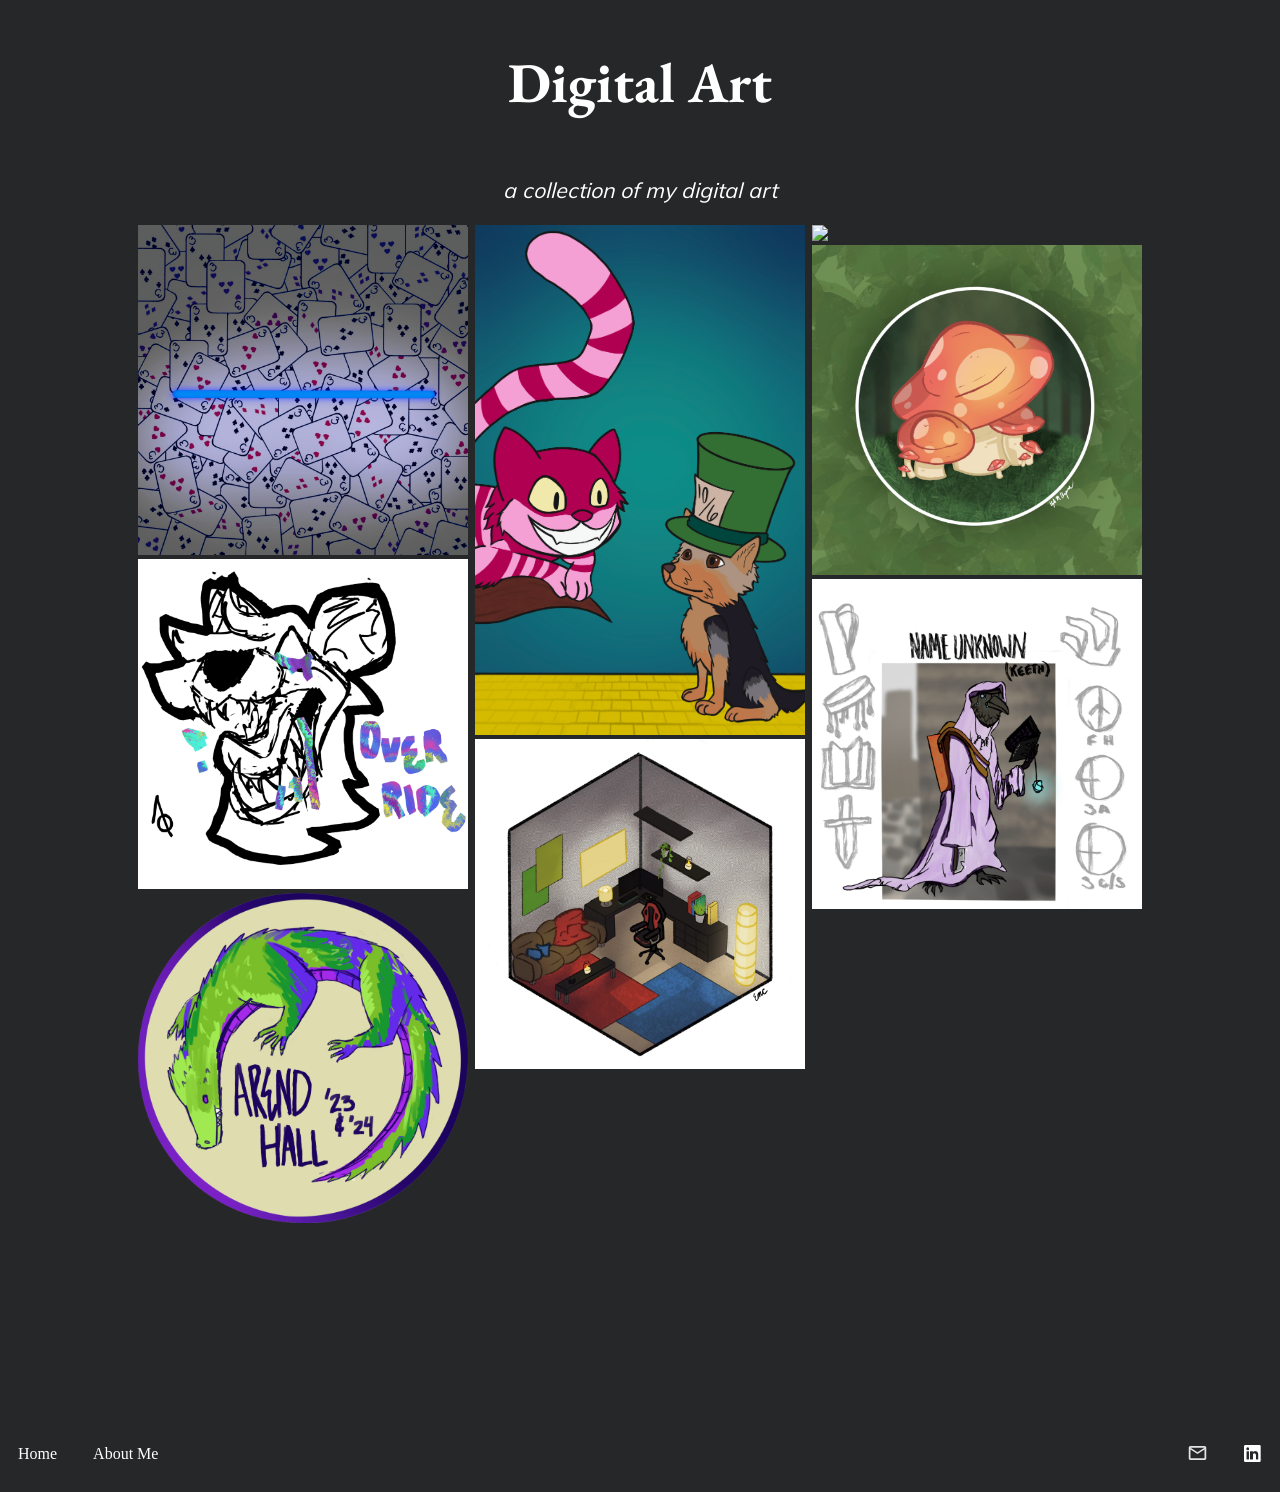
==== digital-art.html @ d6306d37 "move from class project repository" ====
<!DOCTYPE html>
<html>

<head>

    <title>Eli Chapman - Digital Art</title>
    <link rel="stylesheet" href="stylesheets/style1.css">
    <link rel="icon" href="images/Logo.png"> <!--favicon-->

    <script>
        // function artPopup(){
        //     // let topWrap = document.getElementById("egg");
        //     // topWrap.classList.toggle("gallery-flex-container-alt");
        //     // let pic = document.getElementById("egg2");
        //     // pic.classList.toggle("full");
            
        //     // let greg = document.getElementsByClassName("gal-img");
        //     // for (i = 0; i < greg.length; i++){
        //     //     greg[i].classList.toggle("" , false); // force toggles to minimized

        //     // }
            
        //     let galBox = document.getElementById("egg2");
        //     galBox.classList.toggle("gal-img-novel");
        //     let spacerrrr = document.getElementById("egg23");
        //     spacerrrr.classList.toggle("gal-spacer-active");
            
        // }
// bronken





    </script>

</head>

<body>
    <!-- header is in main flex container -->
    <div class="flex-container">
        <h1>Digital Art</h1>
        <p><i>a collection of my digital art</i></p>
    </div>

    <!-- wrapper aligns stuff on the page,  -->
    <!-- container creates a column (that can be made flexible) to hold the art and keep it aligned properly, -->
    <!-- gimBox-s2 (or s1; 2 is normal, 1 is half-size) determines the size of the image -->
    <!-- using a flex container b/c I'm basically creating a funky table; so it can have auto sized columns and adaptability -->
    <div class="gallery-flex-wrapper">
        <div class="gallery-flex-container" id="egg"> <!--main content is placed in a flex container for easy centering/spacing-->
            
            <!-- images can be stacked -->
            
            <!-- opening eye pt.1 -->
            <div class="gimBox-s2">
                <img src="images/porfolio-art/digital/opening-eye-1.png" class="gal-img" id="egg2" onclick="artPopup()">
                <!-- <p class="poppy">Here's Some text</p> -->
            </div>
            <!-- override vent -->
            <div class="gimBox-s2">
                <img src="images/porfolio-art/digital/override.png" class="gal-img" style="width: 100%;">
            </div>
            <!-- arend sticker -->
            <div class="gimBox-s2">
                <img src="images/porfolio-art/digital/arend-sticker-wip.png" class="gal-img" style="width: 100%;">
            </div>

        </div>

        <div class="gallery-flex-container">
            
            <!-- opening eye pt.2 -->
            <div class="gimBox-s2">
                <div class="gal-spacer" id="egg23"></div>
                <!-- <img src="images/porfolio-art/digital/opening-eye-2.png" class="gal-spacer-active" id="egg23" style="width: 100%;"> -->
            </div>
            <!-- dorothy in wonderland poster -->
            <div class="gimBox-s2">
                <img src="images/porfolio-art/digital/dorothy_in_wonderland.png" style="width: 100%;">
            </div>
            <!-- isometric room -->
            <div class="gimBox-s2">
                <img src="images/porfolio-art/digital/isometric_room.png" style="width: 100%;">
            </div>

        </div>

        <div class="gallery-flex-container">
            
            <!-- opening eye pt.3 -->
            <div class="gimBox-s2">
                <img src="images/porfolio-art/digital/opening-eye-3.png" style="width: 100%;">
            </div>
            <!-- mushrooms -->
            <div class="gimBox-s2">
                <img src="images/porfolio-art/digital/Mushrooms-full.png" style="width: 100%;">
            </div>
            <!-- keeth concept art -->
            <div class="gimBox-s2">
                <img src="images/porfolio-art/digital/keeth_concept_art.png" style="width: 100%;">
            </div>
            
        </div> 
    </div>
    
    <!--spacer-->
    <div style="height: 200px"></div>

    <!--bottom navbar-->
    <!--links to other sections of website are left, right is socials-->
    <div class="flex-container">
        <ul class="bottom-navbar" style="z-index: 1; width: 100vw;">
            <li class="left"><a href="./index.html">Home</a></li>
            <li class="left"><a href="./about.html">About Me</a></li>
            
            <li class="right"><a href="https://www.linkedin.com/in/eli-chapman-ffffff/"><img src="images/icons/linkedInlogo-tm.png" style="height: 17px; display: block;"></a></li>
            <!-- modified the viewbox manually, but still a bit funky. id like to fix in future -->
            <li class="right"><a href="mailto:elichap9@gmail.com"><svg xmlns="http://www.w3.org/2000/svg" height="21px" viewBox="0 -850 960 960" width="21px" fill="#e3e3e3" style="display: block;"><path d="M160-160q-33 0-56.5-23.5T80-240v-480q0-33 23.5-56.5T160-800h640q33 0 56.5 23.5T880-720v480q0 33-23.5 56.5T800-160H160Zm320-280L160-640v400h640v-400L480-440Zm0-80 320-200H160l320 200ZM160-640v-80 480-400Z"/></svg></a></li>
        </ul>
    </div>

</body>
</html>
---- stylesheets/style1.css ----
/* main css file for porfolio */

/* custom fonts */
@font-face {
    font-family: Mulish-Light;
    src: url(../fonts/Mulish-VariableFont_wght.ttf);
    font-variation-settings: "wght" 200; /* controls variable font settings for weight: wght */
}

@font-face {
    font-family: Garamond-Normal;
    src: url(../fonts/EBGaramond-VariableFont_wght.ttf);
    font-variation-settings: "wght" 150; /* controls variable font settings for weight: wght */
}

/* main style of text/page */
p, .d-content a {
    font-family: Mulish-Light;
    color: #ffffff;
}

h1, h2, .menu-button {
    font-family: Garamond-Normal;
    color: #ffffff;
}

p {
    font-size: 16pt;
}

h1 {
    font-size: 56px;
}

h2 {
    font-size: 48px;
}

body {
    background-color: rgb(38, 39, 40);
    
}

/* background image; done as not background-image property for more control and future parallax */
.homepage-cover {
    width: 1500px;
    opacity: 50%; /* opacity on top of background is used here (as opposed to an overlay) for convenience */
    position: fixed; 
    top: -300px; /* width and position are static so even while resizing it looks ok */
    left: -30px;
}

/* flex container for main content organization */
.flex-container{
    display: flex;
    flex-flow: nowrap column;
    justify-content: space-between;
    align-items: center;
} /* still havent figured out how to take full width, centering seems to work ok? */

.gallery-flex-wrapper {
    display: flex;
    flex-flow: nowrap row;
    align-items: left;
    width: 80%;
    margin: auto;
    justify-content: space-between;
}

.gallery-flex-wrapper .gallery-flex-container {
    display: flex;
    flex-flow: wrap column;
    align-items: center;
    width: 33.3333%;
    justify-content: normal;
    
    /* items base percentage width on thier parent */
} 

.gallery-flex-wrapper .gallery-flex-container-alt{
    width: auto;
} 

/* gim1 is a flex box to evenly space its children and add padding*/
.gimBox-s1{
    width: 98%;
    justify-content: space-between;
    display: flex;
    padding-bottom: 1.5%;

}



.gimBox-s2{
    width: 98%;
}

.gimBox-s2 .gal-img{
    width: 100%;
}

/* broken and sad */
/* .gimBox-s2 .gal-img-novel{
    width: 200%;
}

.gimBox-s2 .gal-spacer{
    display: block;
    width: 200px;
    height: auto;
    background-color: brown;
    width: 100%;
}

.gimBox-s2 .gal-spacer-active{
    /* display: inline; 
    background-color: brown; 
    width: 100%;
} */

/* navbar and children */
ul.bottom-navbar {
    list-style-type: none;
    margin: 0;
    padding: 0;
    background-color: rgb(38, 39, 40);   
    overflow: hidden; 
}

li.left {
    float: left;
}

li.right {
    float: right;
}

a {
    display: block;
    padding: 2vh;
    color: #ffffff;
}

li a {
    text-decoration: none;
}

li a:hover {
    background-color: rgb(14, 14, 15);
}

.dropdown {
    position: relative;
    display: block;
}

/* buttons and menu hover display */
/* main button format, applied to all menu buttons */
.menu-button { 
    vertical-align: auto;
    background: none;
    padding-left: 10px;
    padding-right: 10px;
    font-size: 22px;
    border: none;
}

.menu-button a {
    text-decoration: underline;
}

.menu-button:hover, .menu-button a:hover {
    color: #bebebe;
}

.d-content {
    display: none;
    position: absolute;
    background-color: rgb(38, 39, 40);
}

.d-content a {
    text-decoration: none;
    font-size: 20px;
}

/* on hover, link menu is displayed */
.dropdown:hover .d-content { display: block; }

.d-content a:hover {
    background-color: rgb(14, 14, 15);
}

.comic-page {
    width: auto;
    height: 90vh;


}

.page-arrows {
    display: flex;

}

.page-button {
    display: block;
    background: rgb(38, 39, 40);
    padding-left: 5px;
    padding-right: 5px;
    border-radius: 30px;
    padding-top: 5.5px;
    position: relative;

}

.page-button:hover {
    background-color: rgb(14, 14, 15);
}
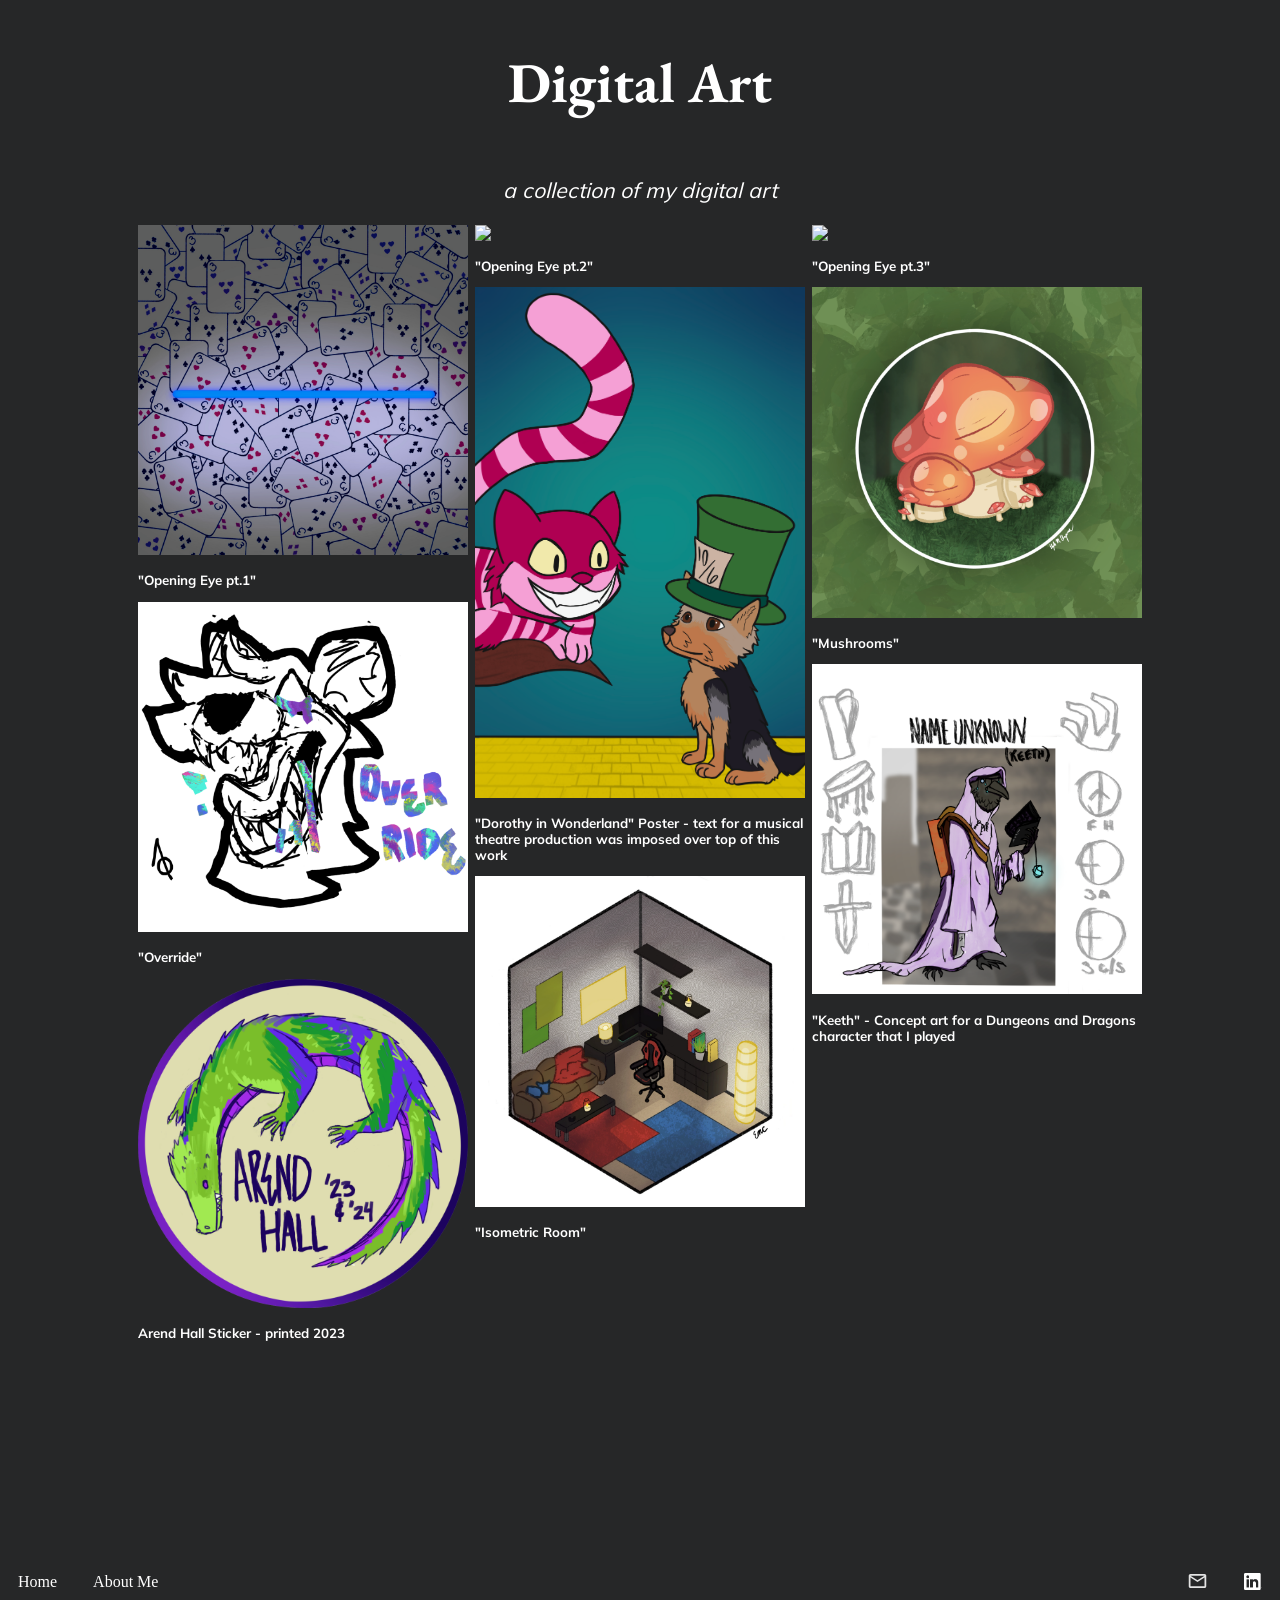
==== commit 429ba00f: "added descriptions for digital art" ====
--- a/digital-art.html
+++ b/digital-art.html
@@ -8,7 +8,8 @@
     <link rel="icon" href="images/Logo.png"> <!--favicon-->
 
     <script>
-        // function artPopup(){
+       // WIP function on displaying art descriptions
+       // function artPopup(){
         //     // let topWrap = document.getElementById("egg");
         //     // topWrap.classList.toggle("gallery-flex-container-alt");
         //     // let pic = document.getElementById("egg2");
@@ -55,15 +56,18 @@
             <!-- opening eye pt.1 -->
             <div class="gimBox-s2">
                 <img src="images/porfolio-art/digital/opening-eye-1.png" class="gal-img" id="egg2" onclick="artPopup()">
+                <h3>"Opening Eye pt.1"</h3>
                 <!-- <p class="poppy">Here's Some text</p> -->
             </div>
             <!-- override vent -->
             <div class="gimBox-s2">
                 <img src="images/porfolio-art/digital/override.png" class="gal-img" style="width: 100%;">
+                <h3>"Override"</h3>
             </div>
             <!-- arend sticker -->
             <div class="gimBox-s2">
                 <img src="images/porfolio-art/digital/arend-sticker-wip.png" class="gal-img" style="width: 100%;">
+                <h3>Arend Hall Sticker - printed 2023</h3>
             </div>
 
         </div>
@@ -72,16 +76,20 @@
             
             <!-- opening eye pt.2 -->
             <div class="gimBox-s2">
-                <div class="gal-spacer" id="egg23"></div>
-                <!-- <img src="images/porfolio-art/digital/opening-eye-2.png" class="gal-spacer-active" id="egg23" style="width: 100%;"> -->
+                <!-- <div class="gal-spacer" id="egg23"></div> -->
+                
+                <img src="images/porfolio-art/digital/opening-eye-2.png" class="gal-spacer-active" id="egg23" style="width: 100%;">
+                <h3>"Opening Eye pt.2"</h3>
             </div>
             <!-- dorothy in wonderland poster -->
             <div class="gimBox-s2">
                 <img src="images/porfolio-art/digital/dorothy_in_wonderland.png" style="width: 100%;">
+                <h3>"Dorothy in Wonderland" Poster - text for a musical theatre production was imposed over top of this work</h3>
             </div>
             <!-- isometric room -->
             <div class="gimBox-s2">
                 <img src="images/porfolio-art/digital/isometric_room.png" style="width: 100%;">
+                <h3>"Isometric Room"</h3>
             </div>
 
         </div>
@@ -91,14 +99,17 @@
             <!-- opening eye pt.3 -->
             <div class="gimBox-s2">
                 <img src="images/porfolio-art/digital/opening-eye-3.png" style="width: 100%;">
+                <h3>"Opening Eye pt.3"</h3>
             </div>
             <!-- mushrooms -->
             <div class="gimBox-s2">
                 <img src="images/porfolio-art/digital/Mushrooms-full.png" style="width: 100%;">
+                <h3>"Mushrooms"</h3>
             </div>
             <!-- keeth concept art -->
             <div class="gimBox-s2">
                 <img src="images/porfolio-art/digital/keeth_concept_art.png" style="width: 100%;">
+                <h3>"Keeth" - Concept art for a Dungeons and Dragons character that I played</h3>
             </div>
             
         </div> 
--- a/stylesheets/style1.css
+++ b/stylesheets/style1.css
@@ -14,7 +14,7 @@
 }
 
 /* main style of text/page */
-p, .d-content a {
+p, h3, .d-content a {
     font-family: Mulish-Light;
     color: #ffffff;
 }
@@ -34,6 +34,10 @@
 
 h2 {
     font-size: 48px;
+}
+
+h3 {
+    font-size: 10pt;
 }
 
 body {
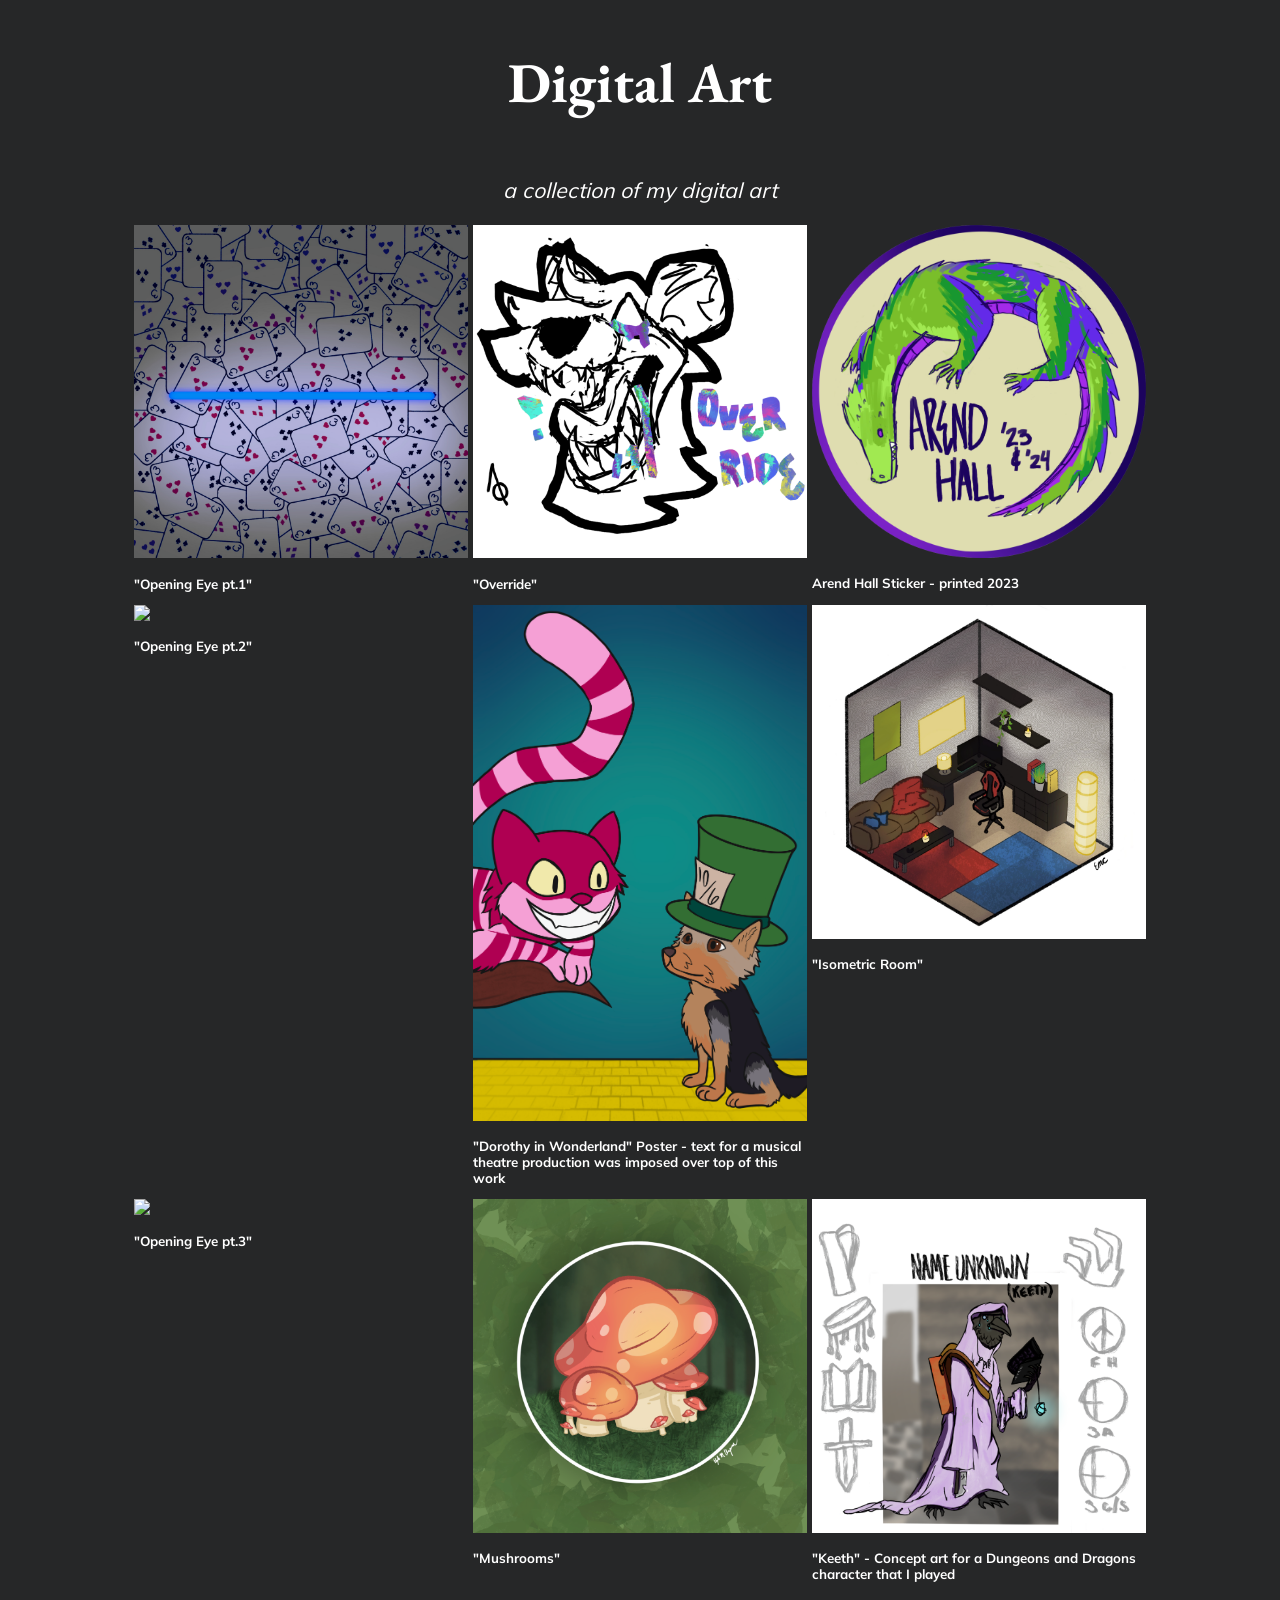
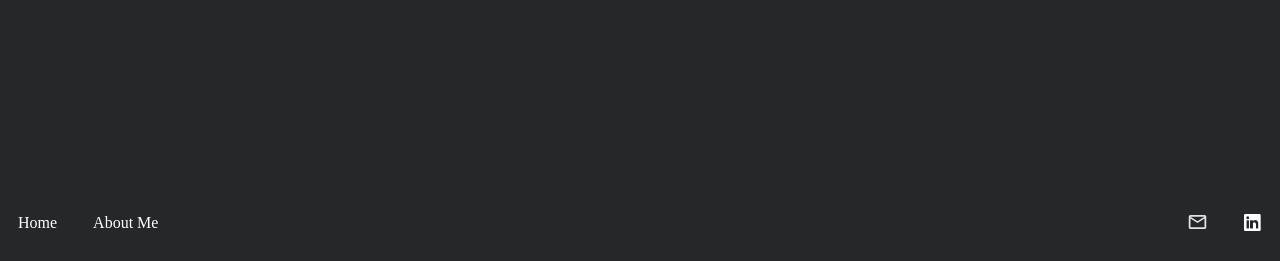
==== commit 6dafadf7: "WIP HoH and JS descs" ====
--- a/digital-art.html
+++ b/digital-art.html
@@ -8,25 +8,46 @@
     <link rel="icon" href="images/Logo.png"> <!--favicon-->
 
     <script>
-       // WIP function on displaying art descriptions
-       // function artPopup(){
-        //     // let topWrap = document.getElementById("egg");
-        //     // topWrap.classList.toggle("gallery-flex-container-alt");
-        //     // let pic = document.getElementById("egg2");
-        //     // pic.classList.toggle("full");
+    //    WIP function on displaying art descriptions
+       function artPopup(myId, myDescId){
+            // let topWrap = document.getElementById("egg2");
+            // topWrap.classList.toggle("gallery-flex-container-alt");
             
-        //     // let greg = document.getElementsByClassName("gal-img");
-        //     // for (i = 0; i < greg.length; i++){
-        //     //     greg[i].classList.toggle("" , false); // force toggles to minimized
+            // let pic = document.getElementById("egg2");
+            // pic.classList.toggle("full");
+            
 
-        //     // }
+
+            // let greg = document.getElementsByClassName("gal-img");
+            // for (i = 0; i < greg.length; i++){
+            //     greg[i].classList.toggle("" , true); // force toggles to minimized
+
+            // }
             
-        //     let galBox = document.getElementById("egg2");
-        //     galBox.classList.toggle("gal-img-novel");
-        //     let spacerrrr = document.getElementById("egg23");
-        //     spacerrrr.classList.toggle("gal-spacer-active");
+            // gets the triggering element by passing it's id when the function is called
+            let toToggle = document.getElementById(myId);
+
+            // similar process for description to be shown/hidden
+            let toShow = document.getElementById(myDescId);
+            // checks if the art piece has "grown" and toggles apropriately
+            // TODO: close all other "open" pieces
+            // TODO: smooth animation?
+            if (toToggle.style.width == "67%"){
+                toToggle.style.width = "33%";
+                toShow.style.display = "none";
+            }
+            else {
+                toToggle.style.width = "67%";
+                toShow.style.display = "flex";
+            }
             
-        // }
+            
+            // let galBox = document.getElementById("egg2");
+            // galBox.classList.toggle("gal-img-novel");
+            // let spacerrrr = document.getElementById("egg23");
+            // spacerrrr.classList.toggle("gal-spacer-active");
+            
+        }
 // bronken
 
 
@@ -49,15 +70,16 @@
     <!-- gimBox-s2 (or s1; 2 is normal, 1 is half-size) determines the size of the image -->
     <!-- using a flex container b/c I'm basically creating a funky table; so it can have auto sized columns and adaptability -->
     <div class="gallery-flex-wrapper">
-        <div class="gallery-flex-container" id="egg"> <!--main content is placed in a flex container for easy centering/spacing-->
+        <!-- <div class="gallery-flex-container">  -->
+            <!--main content is placed in a flex container for easy centering/spacing-->
             
             <!-- images can be stacked -->
             
             <!-- opening eye pt.1 -->
-            <div class="gimBox-s2">
-                <img src="images/porfolio-art/digital/opening-eye-1.png" class="gal-img" id="egg2" onclick="artPopup()">
+            <div class="gimBox-s2" onclick="artPopup('1', '1-text')" id="1">
+                <img src="images/porfolio-art/digital/opening-eye-1.png" class="gal-img">
                 <h3>"Opening Eye pt.1"</h3>
-                <!-- <p class="poppy">Here's Some text</p> -->
+                <p class="desc-text" id="1-text">Here's Some text</p>
             </div>
             <!-- override vent -->
             <div class="gimBox-s2">
@@ -70,9 +92,9 @@
                 <h3>Arend Hall Sticker - printed 2023</h3>
             </div>
 
-        </div>
+        <!-- </div> -->
 
-        <div class="gallery-flex-container">
+        <!-- <div class="gallery-flex-container"> -->
             
             <!-- opening eye pt.2 -->
             <div class="gimBox-s2">
@@ -92,9 +114,9 @@
                 <h3>"Isometric Room"</h3>
             </div>
 
-        </div>
+        <!-- </div> -->
 
-        <div class="gallery-flex-container">
+        <!-- <div class="gallery-flex-container"> -->
             
             <!-- opening eye pt.3 -->
             <div class="gimBox-s2">
@@ -113,7 +135,7 @@
             </div>
             
         </div> 
-    </div>
+    <!-- </div> -->
     
     <!--spacer-->
     <div style="height: 200px"></div>
--- a/stylesheets/style1.css
+++ b/stylesheets/style1.css
@@ -47,11 +47,11 @@
 
 /* background image; done as not background-image property for more control and future parallax */
 .homepage-cover {
-    width: 1500px;
+    width: 110vw;
     opacity: 50%; /* opacity on top of background is used here (as opposed to an overlay) for convenience */
     position: fixed; 
-    top: -300px; /* width and position are static so even while resizing it looks ok */
-    left: -30px;
+    top: -45vh; /* width and position are static so even while resizing it looks ok */
+    left: -3vw;
 }
 
 /* flex container for main content organization */
@@ -64,11 +64,12 @@
 
 .gallery-flex-wrapper {
     display: flex;
-    flex-flow: nowrap row;
+    flex-flow: wrap row;
     align-items: left;
     width: 80%;
     margin: auto;
     justify-content: space-between;
+    
 }
 
 .gallery-flex-wrapper .gallery-flex-container {
@@ -94,21 +95,28 @@
 
 }
 
+/* description text is hidden until called */
+p.desc-text {
+    display: none;
+}
 
 
 .gimBox-s2{
-    width: 98%;
+    /* width: 98%; */
+    width: 33%;
+    
 }
 
 .gimBox-s2 .gal-img{
     width: 100%;
+    
 }
 
 /* broken and sad */
 /* .gimBox-s2 .gal-img-novel{
     width: 200%;
 }
-
+/*
 .gimBox-s2 .gal-spacer{
     display: block;
     width: 200px;
@@ -144,6 +152,11 @@
     display: block;
     padding: 2vh;
     color: #ffffff;
+}
+
+a.in-text-link{
+    display: inline;
+    padding: 0;
 }
 
 li a {
